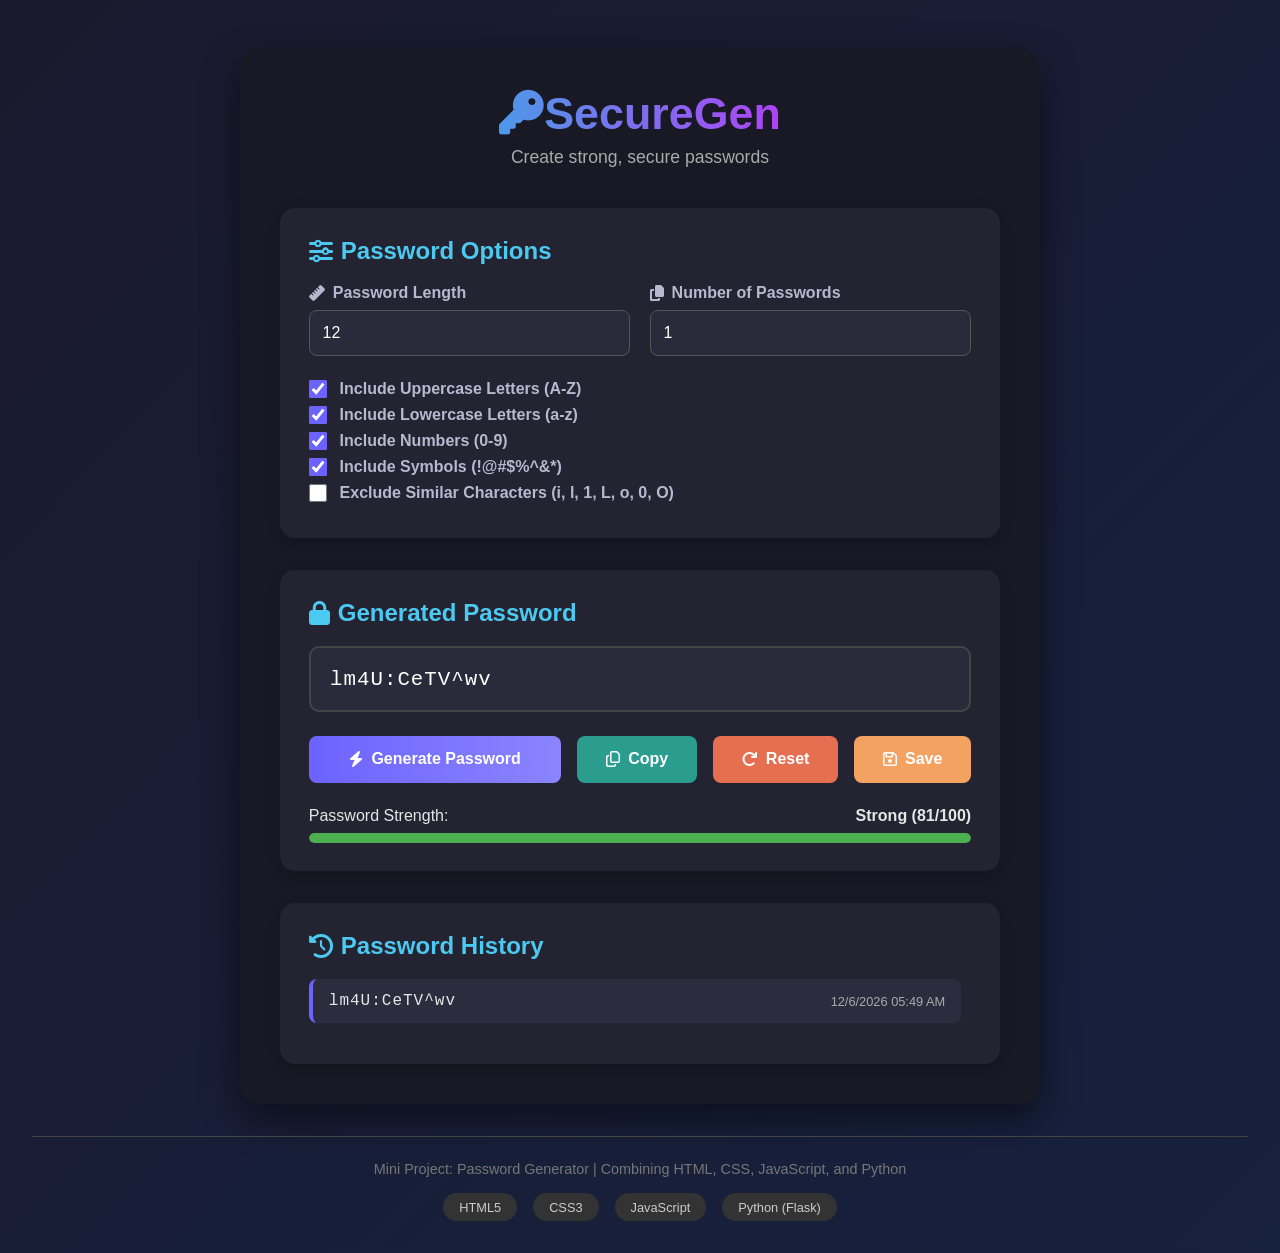
==== Index.html @ 423feda9 "Add files via upload" ====
<!DOCTYPE html>
<html lang="en">
<head>
    <meta charset="UTF-8">
    <meta name="viewport" content="width=device-width, initial-scale=1.0">
    <title>Secure Password Generator</title>
    <link rel="stylesheet" href="https://cdnjs.cloudflare.com/ajax/libs/font-awesome/6.4.0/css/all.min.css">
    <link rel="stylesheet" href="styles.css">
</head>
<body>
    <div class="container">
        <header>
            <h1><i class="fas fa-key"></i>SecureGen</h1>
            <p class="subtitle">Create strong, secure passwords</p>
        </header>

        <div class="main-content">
            <section class="generator-section">
                <h2><i class="fas fa-sliders-h"></i> Password Options</h2>
                <div class="options">
                    <div class="option-group">
                        <label for="length"><i class="fas fa-ruler"></i> Password Length</label>
                        <input type="number" id="length" min="6" max="50" value="12">
                    </div>
                    <div class="option-group">
                        <label for="quantity"><i class="fas fa-copy"></i> Number of Passwords</label>
                        <input type="number" id="quantity" min="1" max="10" value="1">
                    </div>
                </div>
                
                <div class="checkbox-group">
                    <input type="checkbox" id="uppercase" checked>
                    <label for="uppercase">Include Uppercase Letters (A-Z)</label>
                </div>
                <div class="checkbox-group">
                    <input type="checkbox" id="lowercase" checked>
                    <label for="lowercase">Include Lowercase Letters (a-z)</label>
                </div>
                <div class="checkbox-group">
                    <input type="checkbox" id="numbers" checked>
                    <label for="numbers">Include Numbers (0-9)</label>
                </div>
                <div class="checkbox-group">
                    <input type="checkbox" id="symbols" checked>
                    <label for="symbols">Include Symbols (!@#$%^&*)</label>
                </div>
                <div class="checkbox-group">
                    <input type="checkbox" id="exclude-similar">
                    <label for="exclude-similar">Exclude Similar Characters (i, l, 1, L, o, 0, O)</label>
                </div>
            </section>

            <section class="password-display">
                <h2><i class="fas fa-lock"></i> Generated Password</h2>
                <div class="password-output">
                    <input type="text" id="password" readonly placeholder="Your password will appear here...">
                </div>
                
                <div class="buttons">
                    <button class="generate-btn" id="generate">
                        <i class="fas fa-bolt"></i> Generate Password
                    </button>
                    <button class="copy-btn" id="copy">
                        <i class="far fa-copy"></i> Copy
                    </button>
                    <button class="reset-btn" id="reset">
                        <i class="fas fa-redo"></i> Reset
                    </button>
                    <button class="save-btn" id="save">
                        <i class="far fa-save"></i> Save
                    </button>
                </div>
                
                <div class="strength-meter">
                    <div class="strength-text">
                        <span>Password Strength:</span>
                        <span id="strength-label">None</span>
                    </div>
                    <div class="meter-bar">
                        <div id="strength-bar"></div>
                    </div>
                </div>
            </section>

            <section class="history-section">
                <h2><i class="fas fa-history"></i> Password History</h2>
                <ul class="history-list" id="history-list">
                    <!-- History items will be added here dynamically -->
                </ul>
                <div id="empty-history" class="empty-history">No passwords generated yet. Generate your first password!</div>
            </section>
        </div>
    </div>

    <footer>
        <p>Mini Project: Password Generator | Combining HTML, CSS, JavaScript, and Python</p>
        <div class="tech-badges">
            <span class="badge">HTML5</span>
            <span class="badge">CSS3</span>
            <span class="badge">JavaScript</span>
            <span class="badge">Python (Flask)</span>
        </div>
    </footer>

    <script src="script.js"></script>
</body>
</html>
---- styles.css ----
* {
    margin: 0;
    padding: 0;
    box-sizing: border-box;
    font-family: 'Segoe UI', Tahoma, Geneva, Verdana, sans-serif;
}

body {
    background: linear-gradient(135deg, #1a1a2e 0%, #16213e 100%);
    color: #e6e6e6;
    min-height: 100vh;
    display: flex;
    flex-direction: column;
    align-items: center;
    padding: 2rem;
}

.container {
    max-width: 800px;
    width: 100%;
    background-color: rgba(25, 25, 35, 0.9);
    border-radius: 20px;
    box-shadow: 0 15px 35px rgba(0, 0, 0, 0.5);
    padding: 2.5rem;
    margin-top: 1rem;
}

header {
    text-align: center;
    margin-bottom: 2.5rem;
}

h1 {
    font-size: 2.8rem;
    background: linear-gradient(90deg, #00dbde, #fc00ff);
    -webkit-background-clip: text;
    background-clip: text;
    color: transparent;
    margin-bottom: 0.5rem;
}

.subtitle {
    font-size: 1.1rem;
    color: #aaa;
    margin-bottom: 1.5rem;
}

.main-content {
    display: flex;
    flex-direction: column;
    gap: 2rem;
}

.generator-section, .password-display, .history-section {
    background-color: rgba(40, 40, 55, 0.7);
    border-radius: 15px;
    padding: 1.8rem;
    box-shadow: 0 5px 15px rgba(0, 0, 0, 0.2);
}

h2 {
    font-size: 1.5rem;
    margin-bottom: 1.2rem;
    color: #4cc9f0;
    display: flex;
    align-items: center;
    gap: 0.5rem;
}

.options {
    display: grid;
    grid-template-columns: repeat(auto-fit, minmax(200px, 1fr));
    gap: 1.2rem;
    margin-bottom: 1.5rem;
}

.option-group {
    display: flex;
    flex-direction: column;
    gap: 0.5rem;
}

label {
    font-weight: 600;
    color: #b8b8d1;
    display: flex;
    align-items: center;
    gap: 0.5rem;
}

input[type="number"] {
    padding: 0.8rem;
    border-radius: 8px;
    border: 1px solid #555;
    background-color: #2a2a3a;
    color: #fff;
    font-size: 1rem;
}

.checkbox-group {
    display: flex;
    align-items: center;
    gap: 0.8rem;
    margin-bottom: 0.5rem;
}

input[type="checkbox"] {
    width: 18px;
    height: 18px;
    accent-color: #6c63ff;
}

.password-output {
    display: flex;
    gap: 1rem;
    margin-bottom: 1.5rem;
}

#password {
    flex: 1;
    padding: 1.2rem;
    background-color: #2a2a3a;
    border: 2px solid #444;
    border-radius: 10px;
    font-size: 1.3rem;
    font-family: 'Courier New', monospace;
    color: #fff;
    letter-spacing: 1px;
    word-break: break-all;
}

.buttons {
    display: flex;
    flex-wrap: wrap;
    gap: 1rem;
    margin-bottom: 1.5rem;
}

button {
    padding: 0.9rem 1.8rem;
    border: none;
    border-radius: 8px;
    font-weight: 600;
    font-size: 1rem;
    cursor: pointer;
    display: flex;
    align-items: center;
    justify-content: center;
    gap: 0.5rem;
    transition: all 0.3s ease;
}

.generate-btn {
    background: linear-gradient(90deg, #6c63ff, #8a84ff);
    color: white;
    flex: 1;
}

.copy-btn {
    background-color: #2a9d8f;
    color: white;
}

.reset-btn {
    background-color: #e76f51;
    color: white;
}

.save-btn {
    background-color: #f4a261;
    color: white;
}

button:hover {
    transform: translateY(-3px);
    box-shadow: 0 7px 14px rgba(0, 0, 0, 0.3);
}

.strength-meter {
    margin-top: 1.5rem;
}

.strength-text {
    display: flex;
    justify-content: space-between;
    margin-bottom: 0.5rem;
}

#strength-label {
    font-weight: bold;
}

.meter-bar {
    height: 10px;
    background-color: #333;
    border-radius: 5px;
    overflow: hidden;
}

#strength-bar {
    height: 100%;
    width: 0%;
    background-color: #e63946;
    border-radius: 5px;
    transition: width 0.5s ease, background-color 0.5s ease;
}

.history-list {
    list-style-type: none;
    max-height: 200px;
    overflow-y: auto;
    padding-right: 10px;
}

.history-list li {
    background-color: rgba(50, 50, 70, 0.6);
    padding: 0.8rem 1rem;
    margin-bottom: 0.8rem;
    border-radius: 8px;
    display: flex;
    justify-content: space-between;
    align-items: center;
    border-left: 4px solid #6c63ff;
}

.history-list li:hover {
    background-color: rgba(60, 60, 80, 0.8);
}

.history-password {
    font-family: 'Courier New', monospace;
    letter-spacing: 1px;
}

.history-time {
    font-size: 0.8rem;
    color: #aaa;
}

.empty-history {
    text-align: center;
    color: #888;
    font-style: italic;
    padding: 1.5rem;
}

footer {
    margin-top: 2rem;
    text-align: center;
    color: #777;
    font-size: 0.9rem;
    padding-top: 1.5rem;
    border-top: 1px solid #444;
    width: 100%;
}

.tech-badges {
    display: flex;
    justify-content: center;
    gap: 1rem;
    margin-top: 1rem;
    flex-wrap: wrap;
}

.badge {
    background-color: #333;
    padding: 0.4rem 1rem;
    border-radius: 20px;
    font-size: 0.8rem;
    color: #ccc;
}

@media (max-width: 768px) {
    .container {
        padding: 1.5rem;
    }
    
    h1 {
        font-size: 2.2rem;
    }
    
    .password-output {
        flex-direction: column;
    }
    
    .options {
        grid-template-columns: 1fr;
    }
}

/* Password strength colors */
.strength-weak {
    background-color: #e63946 !important;
    width: 25% !important;
}

.strength-fair {
    background-color: #f4a261 !important;
    width: 50% !important;
}

.strength-good {
    background-color: #2a9d8f !important;
    width: 75% !important;
}

.strength-strong {
    background-color: #4caf50 !important;
    width: 100% !important;
}
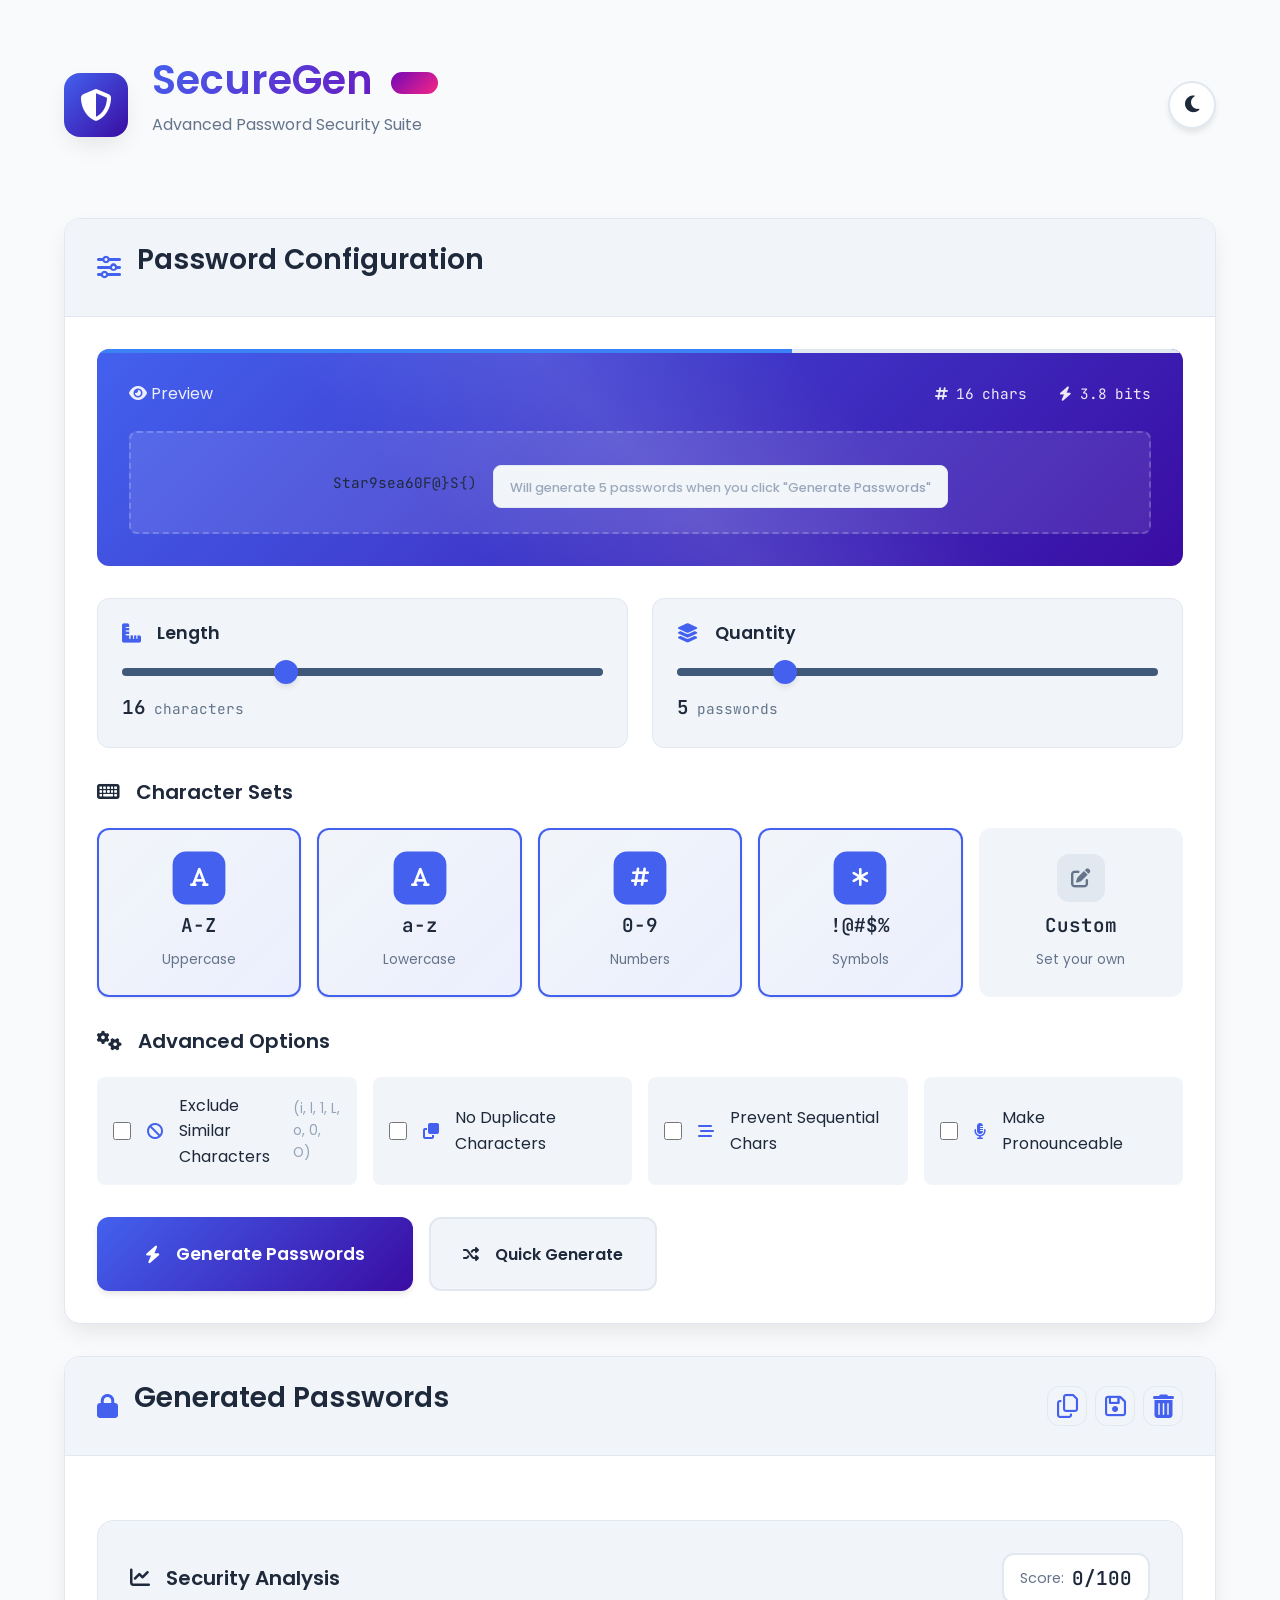
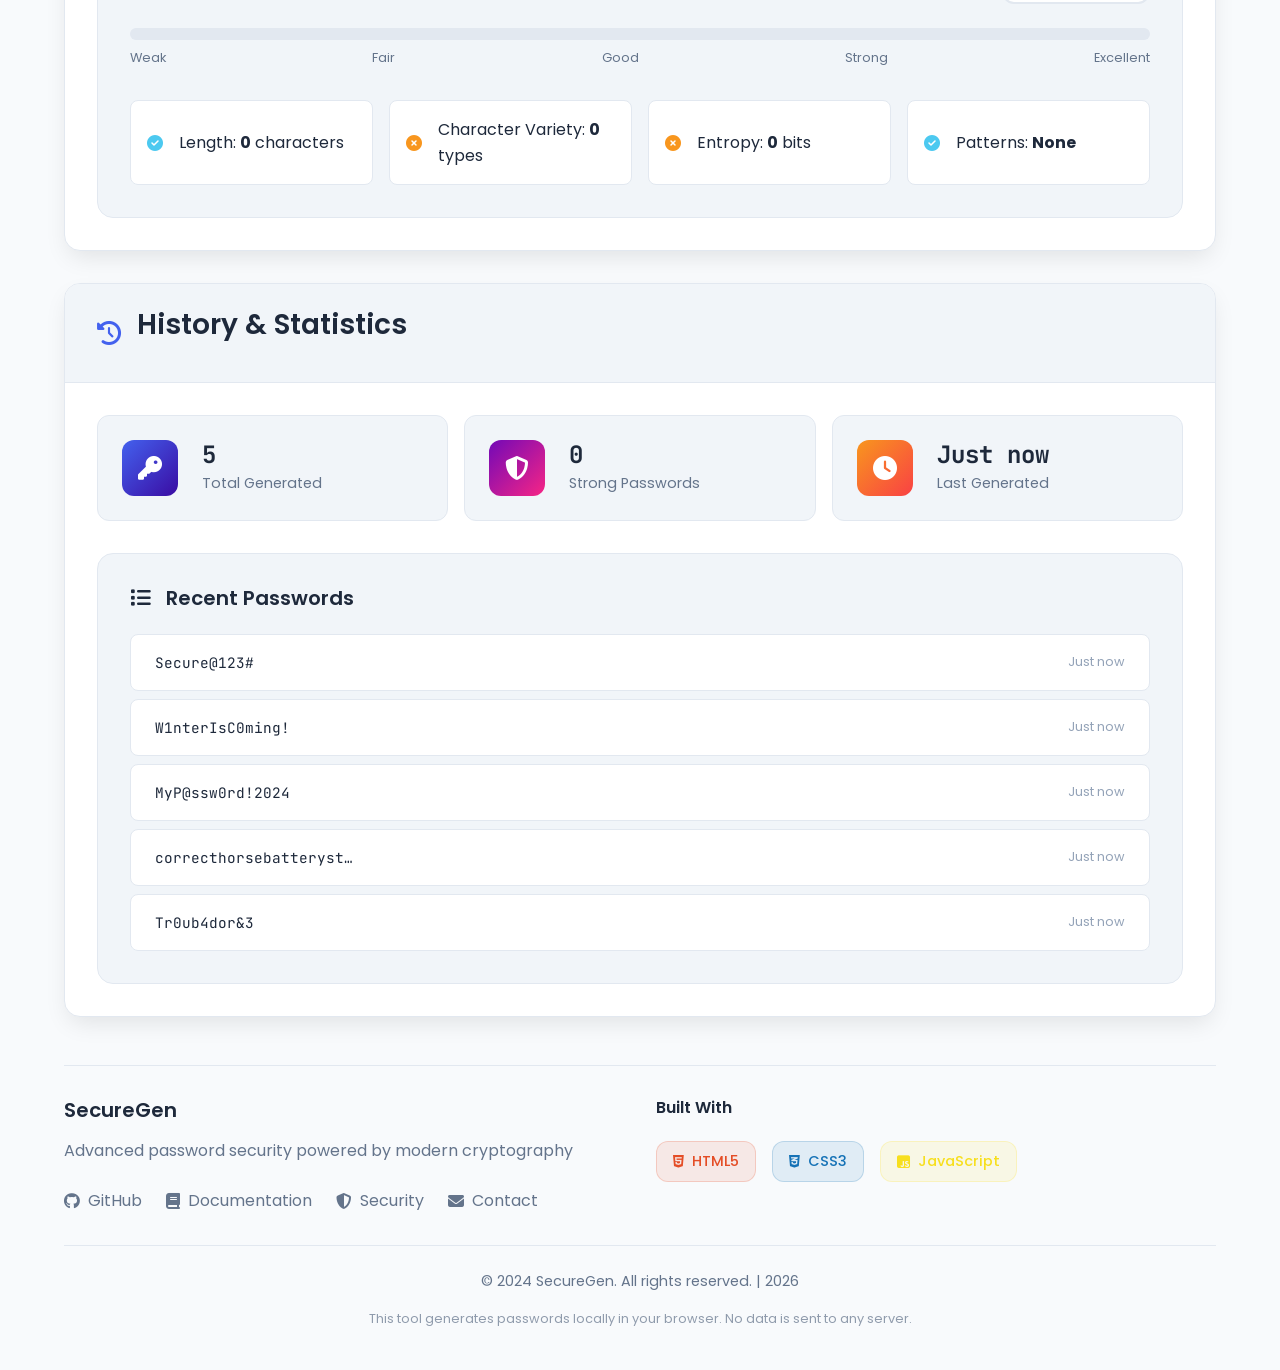
==== commit 4dea8bb0: "Add files via upload" ====
--- a/Index.html
+++ b/Index.html
@@ -3,104 +3,349 @@
 <head>
     <meta charset="UTF-8">
     <meta name="viewport" content="width=device-width, initial-scale=1.0">
-    <title>Secure Password Generator</title>
+    <title>SecureGen Pro | Advanced Password Generator</title>
     <link rel="stylesheet" href="https://cdnjs.cloudflare.com/ajax/libs/font-awesome/6.4.0/css/all.min.css">
-    <link rel="stylesheet" href="styles.css">
+    <link rel="stylesheet" href="style.css">
+    <link href="https://fonts.googleapis.com/css2?family=Poppins:wght@300;400;500;600;700&family=JetBrains+Mono:wght@400;500&display=swap" rel="stylesheet">
+    <link rel="icon" type="image/x-icon" href="data:image/svg+xml,<svg xmlns=%22http://www.w3.org/2000/svg%22 viewBox=%220 0 100 100%22><text y=%22.9em%22 font-size=%2290%22>🔐</text></svg>">
 </head>
 <body>
     <div class="container">
-        <header>
-            <h1><i class="fas fa-key"></i>SecureGen</h1>
-            <p class="subtitle">Create strong, secure passwords</p>
+        <header class="header">
+            <div class="logo-container">
+                <div class="logo-icon">
+                    <i class="fas fa-shield-alt"></i>
+                </div>
+                <div class="logo-text">
+                    <h1>SecureGen <span class="pro-badge">PRO</span></h1>
+                    <p class="tagline">Advanced Password Security Suite</p>
+                </div>
+            </div>
+            <div class="theme-toggle">
+                <button id="theme-toggle" class="theme-btn">
+                    <i class="fas fa-moon"></i>
+                </button>
+            </div>
         </header>
 
-        <div class="main-content">
-            <section class="generator-section">
-                <h2><i class="fas fa-sliders-h"></i> Password Options</h2>
-                <div class="options">
-                    <div class="option-group">
-                        <label for="length"><i class="fas fa-ruler"></i> Password Length</label>
-                        <input type="number" id="length" min="6" max="50" value="12">
-                    </div>
-                    <div class="option-group">
-                        <label for="quantity"><i class="fas fa-copy"></i> Number of Passwords</label>
-                        <input type="number" id="quantity" min="1" max="10" value="1">
-                    </div>
+        <main class="main-content">
+            <!-- Generator Section -->
+            <section class="card generator-section">
+                <div class="card-header">
+                    <i class="fas fa-sliders-h"></i>
+                    <h2>Password Configuration</h2>
                 </div>
                 
-                <div class="checkbox-group">
-                    <input type="checkbox" id="uppercase" checked>
-                    <label for="uppercase">Include Uppercase Letters (A-Z)</label>
-                </div>
-                <div class="checkbox-group">
-                    <input type="checkbox" id="lowercase" checked>
-                    <label for="lowercase">Include Lowercase Letters (a-z)</label>
-                </div>
-                <div class="checkbox-group">
-                    <input type="checkbox" id="numbers" checked>
-                    <label for="numbers">Include Numbers (0-9)</label>
-                </div>
-                <div class="checkbox-group">
-                    <input type="checkbox" id="symbols" checked>
-                    <label for="symbols">Include Symbols (!@#$%^&*)</label>
-                </div>
-                <div class="checkbox-group">
-                    <input type="checkbox" id="exclude-similar">
-                    <label for="exclude-similar">Exclude Similar Characters (i, l, 1, L, o, 0, O)</label>
+                <div class="card-body">
+                    <!-- Password Preview -->
+                    <div class="password-preview">
+                        <div class="preview-header">
+                            <span><i class="fas fa-eye"></i> Preview</span>
+                            <div class="preview-stats">
+                                <span class="stat"><i class="fas fa-hashtag"></i> <span id="char-count">0</span> chars</span>
+                                <span class="stat"><i class="fas fa-bolt"></i> <span id="entropy-score">0</span> bits</span>
+                            </div>
+                        </div>
+                        <div class="preview-display" id="password-preview">
+                            <div class="password-placeholder">
+                                <i class="fas fa-lock"></i>
+                                <span>Your secure password will appear here</span>
+                            </div>
+                        </div>
+                    </div>
+
+                    <!-- Options Grid -->
+                    <div class="options-grid">
+                        <!-- Length Control -->
+                        <div class="option-card">
+                            <div class="option-header">
+                                <i class="fas fa-ruler-combined"></i>
+                                <h3>Length</h3>
+                            </div>
+                            <div class="option-control">
+                                <input type="range" id="length-slider" min="8" max="32" value="16">
+                                <div class="slider-value">
+                                    <span id="length-value">16</span>
+                                    <span class="unit">characters</span>
+                                </div>
+                            </div>
+                        </div>
+
+                        <!-- Quantity Control -->
+                        <div class="option-card">
+                            <div class="option-header">
+                                <i class="fas fa-layer-group"></i>
+                                <h3>Quantity</h3>
+                            </div>
+                            <div class="option-control">
+                                <input type="range" id="quantity-slider" min="1" max="20" value="5">
+                                <div class="slider-value">
+                                    <span id="quantity-value">5</span>
+                                    <span class="unit">passwords</span>
+                                </div>
+                            </div>
+                        </div>
+                    </div>
+
+                    <!-- Character Sets -->
+                    <div class="character-sets">
+                        <h3><i class="fas fa-keyboard"></i> Character Sets</h3>
+                        <div class="sets-grid">
+                            <label class="set-option active" data-type="uppercase">
+                                <input type="checkbox" checked>
+                                <div class="set-icon">
+                                    <i class="fas fa-font"></i>
+                                </div>
+                                <span class="set-label">A-Z</span>
+                                <span class="set-desc">Uppercase</span>
+                            </label>
+                            
+                            <label class="set-option active" data-type="lowercase">
+                                <input type="checkbox" checked>
+                                <div class="set-icon">
+                                    <i class="fas fa-font"></i>
+                                </div>
+                                <span class="set-label">a-z</span>
+                                <span class="set-desc">Lowercase</span>
+                            </label>
+                            
+                            <label class="set-option active" data-type="numbers">
+                                <input type="checkbox" checked>
+                                <div class="set-icon">
+                                    <i class="fas fa-hashtag"></i>
+                                </div>
+                                <span class="set-label">0-9</span>
+                                <span class="set-desc">Numbers</span>
+                            </label>
+                            
+                            <label class="set-option active" data-type="symbols">
+                                <input type="checkbox" checked>
+                                <div class="set-icon">
+                                    <i class="fas fa-asterisk"></i>
+                                </div>
+                                <span class="set-label">!@#$%</span>
+                                <span class="set-desc">Symbols</span>
+                            </label>
+                            
+                            <label class="set-option" data-type="custom">
+                                <input type="checkbox">
+                                <div class="set-icon">
+                                    <i class="fas fa-edit"></i>
+                                </div>
+                                <span class="set-label">Custom</span>
+                                <span class="set-desc">Set your own</span>
+                            </label>
+                        </div>
+                        
+                        <!-- Custom Characters Input -->
+                        <div class="custom-input-container" id="custom-input-container" style="display: none;">
+                            <input type="text" id="custom-characters" placeholder="Enter custom characters (e.g., @#$%)" maxlength="50">
+                        </div>
+                    </div>
+
+                    <!-- Advanced Options -->
+                    <div class="advanced-options">
+                        <h3><i class="fas fa-cogs"></i> Advanced Options</h3>
+                        <div class="advanced-grid">
+                            <div class="advanced-option">
+                                <input type="checkbox" id="exclude-similar" class="styled-checkbox">
+                                <label for="exclude-similar">
+                                    <i class="fas fa-ban"></i>
+                                    Exclude Similar Characters
+                                    <span class="option-desc">(i, l, 1, L, o, 0, O)</span>
+                                </label>
+                            </div>
+                            <div class="advanced-option">
+                                <input type="checkbox" id="no-duplicates" class="styled-checkbox">
+                                <label for="no-duplicates">
+                                    <i class="fas fa-clone"></i>
+                                    No Duplicate Characters
+                                </label>
+                            </div>
+                            <div class="advanced-option">
+                                <input type="checkbox" id="sequential-check" class="styled-checkbox">
+                                <label for="sequential-check">
+                                    <i class="fas fa-stream"></i>
+                                    Prevent Sequential Chars
+                                </label>
+                            </div>
+                            <div class="advanced-option">
+                                <input type="checkbox" id="pronounceable" class="styled-checkbox">
+                                <label for="pronounceable">
+                                    <i class="fas fa-microphone-alt"></i>
+                                    Make Pronounceable
+                                </label>
+                            </div>
+                        </div>
+                    </div>
+
+                    <!-- Action Buttons -->
+                    <div class="action-buttons">
+                        <button class="btn btn-primary btn-lg" id="generate-btn">
+                            <i class="fas fa-bolt"></i>
+                            Generate Passwords
+                        </button>
+                        <button class="btn btn-secondary" id="quick-generate">
+                            <i class="fas fa-random"></i>
+                            Quick Generate
+                        </button>
+                    </div>
                 </div>
             </section>
 
-            <section class="password-display">
-                <h2><i class="fas fa-lock"></i> Generated Password</h2>
-                <div class="password-output">
-                    <input type="text" id="password" readonly placeholder="Your password will appear here...">
+            <!-- Results Section -->
+            <section class="card results-section">
+                <div class="card-header">
+                    <i class="fas fa-lock"></i>
+                    <h2>Generated Passwords</h2>
+                    <div class="card-actions">
+                        <button class="btn-icon" id="copy-all" title="Copy All">
+                            <i class="far fa-copy"></i>
+                        </button>
+                        <button class="btn-icon" id="save-all" title="Save All">
+                            <i class="far fa-save"></i>
+                        </button>
+                        <button class="btn-icon" id="clear-results" title="Clear All">
+                            <i class="fas fa-trash-alt"></i>
+                        </button>
+                    </div>
                 </div>
                 
-                <div class="buttons">
-                    <button class="generate-btn" id="generate">
-                        <i class="fas fa-bolt"></i> Generate Password
-                    </button>
-                    <button class="copy-btn" id="copy">
-                        <i class="far fa-copy"></i> Copy
-                    </button>
-                    <button class="reset-btn" id="reset">
-                        <i class="fas fa-redo"></i> Reset
-                    </button>
-                    <button class="save-btn" id="save">
-                        <i class="far fa-save"></i> Save
-                    </button>
+                <div class="card-body">
+                    <div class="results-container" id="results-container">
+                        <!-- Passwords will be generated here -->
+                    </div>
+                    
+                    <!-- Strength Analysis -->
+                    <div class="strength-analysis">
+                        <div class="strength-header">
+                            <h3><i class="fas fa-chart-line"></i> Security Analysis</h3>
+                            <div class="strength-score" id="strength-score">
+                                <span class="score-label">Score:</span>
+                                <span class="score-value">0/100</span>
+                            </div>
+                        </div>
+                        
+                        <div class="strength-meter">
+                            <div class="meter-bar">
+                                <div class="meter-fill" id="strength-fill"></div>
+                            </div>
+                            <div class="meter-labels">
+                                <span>Weak</span>
+                                <span>Fair</span>
+                                <span>Good</span>
+                                <span>Strong</span>
+                                <span>Excellent</span>
+                            </div>
+                        </div>
+                        
+                        <div class="strength-details">
+                            <div class="detail-item">
+                                <i class="fas fa-check-circle success"></i>
+                                <span>Length: <strong id="detail-length">0</strong> characters</span>
+                            </div>
+                            <div class="detail-item">
+                                <i class="fas fa-times-circle warning"></i>
+                                <span>Character Variety: <strong id="detail-variety">0</strong> types</span>
+                            </div>
+                            <div class="detail-item">
+                                <i class="fas fa-times-circle warning"></i>
+                                <span>Entropy: <strong id="detail-entropy">0</strong> bits</span>
+                            </div>
+                            <div class="detail-item">
+                                <i class="fas fa-check-circle success"></i>
+                                <span>Patterns: <strong id="detail-patterns">None</strong></span>
+                            </div>
+                        </div>
+                    </div>
+                </div>
+            </section>
+
+            <!-- History & Stats Section -->
+            <section class="card history-section">
+                <div class="card-header">
+                    <i class="fas fa-history"></i>
+                    <h2>History & Statistics</h2>
                 </div>
                 
-                <div class="strength-meter">
-                    <div class="strength-text">
-                        <span>Password Strength:</span>
-                        <span id="strength-label">None</span>
-                    </div>
-                    <div class="meter-bar">
-                        <div id="strength-bar"></div>
+                <div class="card-body">
+                    <div class="history-stats">
+                        <div class="stat-card">
+                            <div class="stat-icon primary">
+                                <i class="fas fa-key"></i>
+                            </div>
+                            <div class="stat-content">
+                                <span class="stat-value" id="total-generated">0</span>
+                                <span class="stat-label">Total Generated</span>
+                            </div>
+                        </div>
+                        <div class="stat-card">
+                            <div class="stat-icon success">
+                                <i class="fas fa-shield-alt"></i>
+                            </div>
+                            <div class="stat-content">
+                                <span class="stat-value" id="strong-passwords">0</span>
+                                <span class="stat-label">Strong Passwords</span>
+                            </div>
+                        </div>
+                        <div class="stat-card">
+                            <div class="stat-icon warning">
+                                <i class="fas fa-clock"></i>
+                            </div>
+                            <div class="stat-content">
+                                <span class="stat-value" id="last-generated">--:--</span>
+                                <span class="stat-label">Last Generated</span>
+                            </div>
+                        </div>
+                    </div>
+                    
+                    <div class="history-container">
+                        <h3><i class="fas fa-list"></i> Recent Passwords</h3>
+                        <div class="history-list" id="history-list">
+                            <!-- History items will be added here -->
+                        </div>
+                        <div class="empty-history" id="empty-history">
+                            <i class="fas fa-key"></i>
+                            <p>No passwords generated yet</p>
+                            <p class="empty-desc">Generate your first password to see it here</p>
+                        </div>
                     </div>
                 </div>
             </section>
-
-            <section class="history-section">
-                <h2><i class="fas fa-history"></i> Password History</h2>
-                <ul class="history-list" id="history-list">
-                    <!-- History items will be added here dynamically -->
-                </ul>
-                <div id="empty-history" class="empty-history">No passwords generated yet. Generate your first password!</div>
-            </section>
-        </div>
+        </main>
+
+        <!-- Toast Notifications -->
+        <div id="toast-container" class="toast-container"></div>
+
+        <footer class="footer">
+            <div class="footer-content">
+                <div class="footer-info">
+                    <h3>SecureGen</h3>
+                    <p>Advanced password security powered by modern cryptography</p>
+                    <div class="footer-links">
+                        <a href="#"><i class="fab fa-github"></i> GitHub</a>
+                        <a href="#"><i class="fas fa-book"></i> Documentation</a>
+                        <a href="#"><i class="fas fa-shield-alt"></i> Security</a>
+                        <a href="#"><i class="fas fa-envelope"></i> Contact</a>
+                    </div>
+                </div>
+                
+                <div class="tech-stack">
+                    <h4>Built With</h4>
+                    <div class="tech-badges">
+                        <span class="tech-badge html"><i class="fab fa-html5"></i> HTML5</span>
+                        <span class="tech-badge css"><i class="fab fa-css3-alt"></i> CSS3</span>
+                        <span class="tech-badge js"><i class="fab fa-js-square"></i> JavaScript</span>
+                    </div>
+                </div>
+            </div>
+            
+            <div class="footer-bottom">
+                <p>&copy; 2024 SecureGen. All rights reserved. | <span id="current-year">2024</span></p>
+                <p class="disclaimer">This tool generates passwords locally in your browser. No data is sent to any server.</p>
+            </div>
+        </footer>
     </div>
-
-    <footer>
-        <p>Mini Project: Password Generator | Combining HTML, CSS, JavaScript, and Python</p>
-        <div class="tech-badges">
-            <span class="badge">HTML5</span>
-            <span class="badge">CSS3</span>
-            <span class="badge">JavaScript</span>
-            <span class="badge">Python (Flask)</span>
-        </div>
-    </footer>
 
     <script src="script.js"></script>
 </body>
--- a/style.css
+++ b/style.css
@@ -0,0 +1,1259 @@
+/* ===== VARIABLES ===== */
+:root {
+    /* Light Theme */
+    --primary: #4361ee;
+    --primary-dark: #3a56d4;
+    --secondary: #7209b7;
+    --accent: #f72585;
+    --success: #4cc9f0;
+    --warning: #f8961e;
+    --danger: #f94144;
+    
+    /* Backgrounds */
+    --bg-primary: #f8fafc;
+    --bg-secondary: #ffffff;
+    --bg-tertiary: #f1f5f9;
+    
+    /* Text */
+    --text-primary: #1e293b;
+    --text-secondary: #64748b;
+    --text-muted: #94a3b8;
+    
+    /* Borders */
+    --border-light: #e2e8f0;
+    --border-medium: #cbd5e1;
+    
+    /* Shadows */
+    --shadow-sm: 0 1px 3px rgba(0, 0, 0, 0.1);
+    --shadow-md: 0 4px 6px -1px rgba(0, 0, 0, 0.1);
+    --shadow-lg: 0 10px 25px -5px rgba(0, 0, 0, 0.1);
+    --shadow-xl: 0 20px 40px -10px rgba(0, 0, 0, 0.15);
+    
+    /* Gradients */
+    --gradient-primary: linear-gradient(135deg, #4361ee, #3a0ca3);
+    --gradient-secondary: linear-gradient(135deg, #7209b7, #f72585);
+    
+    /* Radius */
+    --radius-sm: 8px;
+    --radius-md: 12px;
+    --radius-lg: 16px;
+    --radius-xl: 20px;
+    
+    /* Spacing */
+    --space-xs: 0.5rem;
+    --space-sm: 1rem;
+    --space-md: 1.5rem;
+    --space-lg: 2rem;
+    --space-xl: 3rem;
+    
+    /* Fonts */
+    --font-heading: 'Poppins', sans-serif;
+    --font-body: 'Poppins', sans-serif;
+    --font-mono: 'JetBrains Mono', monospace;
+}
+
+/* Dark Theme */
+[data-theme="dark"] {
+    --primary: #5a7cff;
+    --primary-dark: #4a6cef;
+    --secondary: #9d4edd;
+    --accent: #ff6b9d;
+    --success: #5de2ff;
+    --warning: #ffb347;
+    --danger: #ff6b6b;
+    
+    --bg-primary: #0f172a;
+    --bg-secondary: #1e293b;
+    --bg-tertiary: #334155;
+    
+    --text-primary: #f1f5f9;
+    --text-secondary: #cbd5e1;
+    --text-muted: #94a3b8;
+    
+    --border-light: #334155;
+    --border-medium: #475569;
+    
+    --shadow-sm: 0 1px 3px rgba(0, 0, 0, 0.3);
+    --shadow-md: 0 4px 6px -1px rgba(0, 0, 0, 0.3);
+    --shadow-lg: 0 10px 25px -5px rgba(0, 0, 0, 0.4);
+    --shadow-xl: 0 20px 40px -10px rgba(0, 0, 0, 0.5);
+}
+
+/* ===== BASE STYLES ===== */
+* {
+    margin: 0;
+    padding: 0;
+    box-sizing: border-box;
+}
+
+html {
+    scroll-behavior: smooth;
+}
+
+body {
+    font-family: var(--font-body);
+    background: var(--bg-primary);
+    color: var(--text-primary);
+    line-height: 1.6;
+    transition: background-color 0.3s ease, color 0.3s ease;
+    min-height: 100vh;
+}
+
+.container {
+    max-width: 1200px;
+    margin: 0 auto;
+    padding: var(--space-md);
+}
+
+/* ===== TYPOGRAPHY ===== */
+h1, h2, h3, h4 {
+    font-family: var(--font-heading);
+    font-weight: 600;
+    line-height: 1.2;
+}
+
+h1 {
+    font-size: 2.5rem;
+    margin-bottom: var(--space-xs);
+}
+
+h2 {
+    font-size: 1.75rem;
+    margin-bottom: var(--space-sm);
+}
+
+h3 {
+    font-size: 1.25rem;
+    margin-bottom: var(--space-xs);
+}
+
+p {
+    color: var(--text-secondary);
+    margin-bottom: var(--space-sm);
+}
+
+/* ===== HEADER ===== */
+.header {
+    display: flex;
+    justify-content: space-between;
+    align-items: center;
+    padding: var(--space-lg) 0;
+    margin-bottom: var(--space-lg);
+}
+
+.logo-container {
+    display: flex;
+    align-items: center;
+    gap: var(--space-md);
+}
+
+.logo-icon {
+    width: 64px;
+    height: 64px;
+    background: var(--gradient-primary);
+    border-radius: var(--radius-lg);
+    display: flex;
+    align-items: center;
+    justify-content: center;
+    color: white;
+    font-size: 2rem;
+    box-shadow: var(--shadow-lg);
+}
+
+.logo-text h1 {
+    font-size: 2.5rem;
+    background: linear-gradient(135deg, var(--primary), var(--secondary));
+    -webkit-background-clip: text;
+    -webkit-text-fill-color: transparent;
+    background-clip: text;
+}
+
+.pro-badge {
+    display: inline-block;
+    background: var(--gradient-secondary);
+    color: white;
+    font-size: 0.8rem;
+    padding: 0.2rem 0.6rem;
+    border-radius: 20px;
+    margin-left: var(--space-xs);
+    vertical-align: middle;
+}
+
+.tagline {
+    color: var(--text-secondary);
+    font-size: 1rem;
+}
+
+.theme-toggle .theme-btn {
+    background: var(--bg-secondary);
+    border: 2px solid var(--border-light);
+    color: var(--text-primary);
+    width: 48px;
+    height: 48px;
+    border-radius: 50%;
+    display: flex;
+    align-items: center;
+    justify-content: center;
+    cursor: pointer;
+    font-size: 1.2rem;
+    transition: all 0.3s ease;
+    box-shadow: var(--shadow-md);
+}
+
+.theme-btn:hover {
+    transform: rotate(15deg);
+    box-shadow: var(--shadow-lg);
+}
+
+/* ===== CARD COMPONENTS ===== */
+.card {
+    background: var(--bg-secondary);
+    border-radius: var(--radius-lg);
+    box-shadow: var(--shadow-lg);
+    margin-bottom: var(--space-lg);
+    overflow: hidden;
+    border: 1px solid var(--border-light);
+    transition: transform 0.3s ease, box-shadow 0.3s ease;
+}
+
+.card:hover {
+    transform: translateY(-4px);
+    box-shadow: var(--shadow-xl);
+}
+
+.card-header {
+    padding: var(--space-md) var(--space-lg);
+    background: var(--bg-tertiary);
+    border-bottom: 1px solid var(--border-light);
+    display: flex;
+    align-items: center;
+    gap: var(--space-sm);
+}
+
+.card-header i {
+    color: var(--primary);
+    font-size: 1.5rem;
+}
+
+.card-body {
+    padding: var(--space-lg);
+}
+
+/* ===== GENERATOR SECTION ===== */
+.password-preview {
+    background: var(--gradient-primary);
+    border-radius: var(--radius-md);
+    padding: var(--space-lg);
+    margin-bottom: var(--space-lg);
+    color: white;
+    position: relative;
+    overflow: hidden;
+}
+
+.password-preview::before {
+    content: '';
+    position: absolute;
+    top: 0;
+    left: 0;
+    right: 0;
+    bottom: 0;
+    background: linear-gradient(45deg, transparent 30%, rgba(255,255,255,0.1) 50%, transparent 70%);
+    animation: shimmer 3s infinite;
+}
+
+@keyframes shimmer {
+    0% { transform: translateX(-100%); }
+    100% { transform: translateX(100%); }
+}
+
+.preview-header {
+    display: flex;
+    justify-content: space-between;
+    align-items: center;
+    margin-bottom: var(--space-md);
+    opacity: 0.9;
+}
+
+.preview-stats {
+    display: flex;
+    gap: var(--space-lg);
+}
+
+.preview-stats .stat {
+    display: flex;
+    align-items: center;
+    gap: var(--space-xs);
+    font-family: var(--font-mono);
+    font-size: 0.9rem;
+}
+
+.preview-display {
+    background: rgba(255, 255, 255, 0.1);
+    border-radius: var(--radius-sm);
+    padding: var(--space-md);
+    min-height: 80px;
+    display: flex;
+    align-items: center;
+    justify-content: center;
+    border: 2px dashed rgba(255, 255, 255, 0.2);
+    transition: all 0.3s ease;
+}
+
+.preview-display:hover {
+    background: rgba(255, 255, 255, 0.15);
+    border-color: rgba(255, 255, 255, 0.3);
+}
+
+.password-placeholder {
+    display: flex;
+    flex-direction: column;
+    align-items: center;
+    gap: var(--space-xs);
+    color: rgba(255, 255, 255, 0.8);
+    font-size: 0.9rem;
+}
+
+.password-placeholder i {
+    font-size: 1.5rem;
+    margin-bottom: var(--space-xs);
+}
+
+/* ===== OPTIONS GRID ===== */
+.options-grid {
+    display: grid;
+    grid-template-columns: repeat(auto-fit, minmax(250px, 1fr));
+    gap: var(--space-md);
+    margin-bottom: var(--space-lg);
+}
+
+.option-card {
+    background: var(--bg-tertiary);
+    border-radius: var(--radius-md);
+    padding: var(--space-md);
+    border: 1px solid var(--border-light);
+    transition: all 0.3s ease;
+}
+
+.option-card:hover {
+    border-color: var(--primary);
+    transform: translateY(-2px);
+    box-shadow: var(--shadow-md);
+}
+
+.option-header {
+    display: flex;
+    align-items: center;
+    gap: var(--space-sm);
+    margin-bottom: var(--space-md);
+}
+
+.option-header i {
+    color: var(--primary);
+    font-size: 1.2rem;
+}
+
+.option-header h3 {
+    margin-bottom: 0;
+    font-size: 1.1rem;
+}
+
+.option-control {
+    display: flex;
+    flex-direction: column;
+    gap: var(--space-sm);
+}
+
+input[type="range"] {
+    width: 100%;
+    height: 8px;
+    -webkit-appearance: none;
+    background: #405879;
+    border-radius: 4px;
+    outline: none;
+}
+
+input[type="range"]::-webkit-slider-thumb {
+    -webkit-appearance: none;
+    width: 24px;
+    height: 24px;
+    background: var(--primary);
+    border-radius: 50%;
+    cursor: pointer;
+    box-shadow: var(--shadow-md);
+    transition: all 0.2s ease;
+}
+
+input[type="range"]::-webkit-slider-thumb:hover {
+    transform: scale(1.2);
+    background: var(--primary);
+}
+
+.slider-value {
+    display: flex;
+    align-items: baseline;
+    gap: var(--space-xs);
+    font-family: var(--font-mono);
+    font-size: 1.2rem;
+    font-weight: 600;
+    color: var(--text-primary);
+}
+
+.slider-value .unit {
+    font-size: 0.9rem;
+    color: var(--text-secondary);
+    font-weight: normal;
+}
+
+/* ===== CHARACTER SETS ===== */
+.character-sets {
+    margin-bottom: var(--space-lg);
+}
+
+.character-sets h3 {
+    display: flex;
+    align-items: center;
+    gap: var(--space-sm);
+    margin-bottom: var(--space-md);
+}
+
+.sets-grid {
+    display: grid;
+    grid-template-columns: repeat(auto-fit, minmax(140px, 1fr));
+    gap: var(--space-sm);
+}
+
+.set-option {
+    display: flex;
+    flex-direction: column;
+    align-items: center;
+    gap: var(--space-xs);
+    padding: var(--space-md);
+    background: var(--bg-tertiary);
+    border-radius: var(--radius-md);
+    border: 2px solid transparent;
+    cursor: pointer;
+    transition: all 0.3s ease;
+    position: relative;
+    overflow: hidden;
+}
+
+.set-option input {
+    position: absolute;
+    opacity: 0;
+    cursor: pointer;
+}
+
+.set-option.active {
+    border-color: var(--primary);
+    background: linear-gradient(135deg, var(--bg-tertiary), rgba(67, 97, 238, 0.1));
+    box-shadow: var(--shadow-sm);
+}
+
+.set-option.active .set-icon {
+    background: var(--primary);
+    color: white;
+    transform: scale(1.1);
+}
+
+.set-icon {
+    width: 48px;
+    height: 48px;
+    background: var(--border-light);
+    border-radius: var(--radius-md);
+    display: flex;
+    align-items: center;
+    justify-content: center;
+    font-size: 1.2rem;
+    color: var(--text-secondary);
+    transition: all 0.3s ease;
+}
+
+.set-label {
+    font-family: var(--font-mono);
+    font-weight: 600;
+    font-size: 1.2rem;
+    color: var(--text-primary);
+}
+
+.set-desc {
+    font-size: 0.85rem;
+    color: var(--text-secondary);
+}
+
+/* ===== PREVIEW QUANTITY INFO ===== */
+.preview-quantity-info {
+    margin-top: var(--space-xs);
+    padding: var(--space-xs) var(--space-sm);
+    background: var(--bg-tertiary);
+    border-radius: var(--radius-sm);
+    border: 1px solid var(--border-light);
+    text-align: center;
+}
+
+.preview-quantity-info small {
+    color: var(--text-muted);
+    font-size: 0.8rem;
+    font-weight: 500;
+}
+
+/* ===== CUSTOM CHARACTERS INPUT ===== */
+.custom-input-container {
+    margin-top: var(--space-sm);
+    padding: var(--space-md);
+    background: var(--bg-tertiary);
+    border-radius: var(--radius-md);
+    border: 1px solid var(--border-light);
+    transition: all 0.3s ease;
+}
+
+.custom-input-container input {
+    width: 100%;
+    padding: var(--space-sm) var(--space-md);
+    border: 2px solid var(--border-light);
+    border-radius: var(--radius-sm);
+    background: var(--bg-secondary);
+    color: var(--text-primary);
+    font-family: var(--font-mono);
+    font-size: 0.9rem;
+    transition: all 0.3s ease;
+}
+
+.custom-input-container input:focus {
+    outline: none;
+    border-color: var(--primary);
+    box-shadow: 0 0 0 3px rgba(67, 97, 238, 0.1);
+}
+
+.custom-input-container input::placeholder {
+    color: var(--text-muted);
+}
+
+/* ===== ADVANCED OPTIONS ===== */
+.advanced-options {
+    margin-bottom: var(--space-lg);
+}
+
+.advanced-options h3 {
+    display: flex;
+    align-items: center;
+    gap: var(--space-sm);
+    margin-bottom: var(--space-md);
+}
+
+.advanced-grid {
+    display: grid;
+    grid-template-columns: repeat(auto-fit, minmax(200px, 1fr));
+    gap: var(--space-sm);
+}
+
+.advanced-option {
+    display: flex;
+    align-items: center;
+    gap: var(--space-sm);
+    padding: var(--space-sm);
+    background: var(--bg-tertiary);
+    border-radius: var(--radius-sm);
+    transition: all 0.3s ease;
+}
+
+.advanced-option:hover {
+    background: var(--bg-secondary);
+    border-color: var(--border-light);
+}
+
+.styled-checkbox {
+    width: 18px;
+    height: 18px;
+    accent-color: var(--primary);
+    cursor: pointer;
+}
+
+.advanced-option label {
+    display: flex;
+    align-items: center;
+    gap: var(--space-sm);
+    cursor: pointer;
+    flex: 1;
+}
+
+.advanced-option i {
+    color: var(--primary);
+    font-size: 1rem;
+}
+
+.option-desc {
+    font-size: 0.85rem;
+    color: var(--text-muted);
+    margin-left: auto;
+}
+
+/* ===== ACTION BUTTONS ===== */
+.action-buttons {
+    display: flex;
+    gap: var(--space-sm);
+    flex-wrap: wrap;
+}
+
+.btn {
+    padding: var(--space-sm) var(--space-lg);
+    border: none;
+    border-radius: var(--radius-md);
+    font-family: var(--font-heading);
+    font-weight: 600;
+    font-size: 1rem;
+    cursor: pointer;
+    display: flex;
+    align-items: center;
+    justify-content: center;
+    gap: var(--space-sm);
+    transition: all 0.3s ease;
+    position: relative;
+    overflow: hidden;
+}
+
+.btn::before {
+    content: '';
+    position: absolute;
+    top: 0;
+    left: 0;
+    right: 0;
+    bottom: 0;
+    background: linear-gradient(45deg, transparent 30%, rgba(255,255,255,0.2) 50%, transparent 70%);
+    transform: translateX(-100%);
+}
+
+.btn:hover::before {
+    animation: shimmer 1s;
+}
+
+.btn-primary {
+    background: var(--gradient-primary);
+    color: white;
+    box-shadow: var(--shadow-md);
+}
+
+.btn-primary:hover {
+    transform: translateY(-2px);
+    box-shadow: var(--shadow-lg);
+}
+
+.btn-secondary {
+    background: var(--bg-tertiary);
+    color: var(--text-primary);
+    border: 2px solid var(--border-light);
+}
+
+.btn-secondary:hover {
+    background: var(--bg-secondary);
+    border-color: var(--primary);
+    transform: translateY(-2px);
+}
+
+.btn-lg {
+    padding: var(--space-md) var(--space-xl);
+    font-size: 1.1rem;
+}
+
+.btn-icon {
+    width: 40px;
+    height: 40px;
+    border-radius: var(--radius-md);
+    background: var(--bg-tertiary);
+    border: 1px solid var(--border-light);
+    color: var(--text-secondary);
+    display: flex;
+    align-items: center;
+    justify-content: center;
+    cursor: pointer;
+    transition: all 0.3s ease;
+}
+
+.btn-icon:hover {
+    background: var(--primary);
+    color: white;
+    transform: translateY(-2px);
+    box-shadow: var(--shadow-md);
+}
+
+/* ===== RESULTS SECTION ===== */
+.card-actions {
+    margin-left: auto;
+    display: flex;
+    gap: var(--space-xs);
+}
+
+.results-container {
+    display: grid;
+    grid-template-columns: repeat(auto-fill, minmax(300px, 1fr));
+    gap: var(--space-sm);
+    margin-bottom: var(--space-lg);
+}
+
+.result-item {
+    background: var(--bg-tertiary);
+    border-radius: var(--radius-md);
+    padding: var(--space-md);
+    border: 1px solid var(--border-light);
+    display: flex;
+    align-items: center;
+    gap: var(--space-sm);
+    transition: all 0.3s ease;
+    position: relative;
+    overflow: hidden;
+}
+
+.result-item:hover {
+    border-color: var(--primary);
+    transform: translateY(-2px);
+    box-shadow: var(--shadow-md);
+}
+
+.password-text {
+    font-family: var(--font-mono);
+    font-size: 0.9rem;
+    color: var(--text-primary);
+    flex: 1;
+    word-break: break-all;
+    padding-right: var(--space-sm);
+}
+
+.password-actions {
+    display: flex;
+    gap: var(--space-xs);
+}
+
+.password-strength {
+    position: absolute;
+    top: 0;
+    left: 0;
+    right: 0;
+    height: 4px;
+    background: var(--border-light);
+    overflow: hidden;
+}
+
+.strength-indicator {
+    height: 100%;
+    transition: width 0.3s ease, background-color 0.3s ease;
+}
+
+/* ===== STRENGTH ANALYSIS ===== */
+.strength-analysis {
+    background: var(--bg-tertiary);
+    border-radius: var(--radius-lg);
+    padding: var(--space-lg);
+    border: 1px solid var(--border-light);
+}
+
+.strength-header {
+    display: flex;
+    justify-content: space-between;
+    align-items: center;
+    margin-bottom: var(--space-md);
+}
+
+.strength-header h3 {
+    display: flex;
+    align-items: center;
+    gap: var(--space-sm);
+    margin-bottom: 0;
+}
+
+.strength-score {
+    display: flex;
+    align-items: center;
+    gap: var(--space-xs);
+    padding: var(--space-xs) var(--space-sm);
+    background: var(--bg-secondary);
+    border-radius: var(--radius-md);
+    border: 2px solid var(--border-light);
+}
+
+.score-label {
+    color: var(--text-secondary);
+    font-size: 0.9rem;
+}
+
+.score-value {
+    font-family: var(--font-mono);
+    font-weight: 600;
+    font-size: 1.2rem;
+    color: var(--text-primary);
+}
+
+.strength-meter {
+    margin-bottom: var(--space-lg);
+}
+
+.meter-bar {
+    height: 12px;
+    background: var(--border-light);
+    border-radius: 6px;
+    overflow: hidden;
+    margin-bottom: var(--space-xs);
+}
+
+.meter-fill {
+    height: 100%;
+    width: 0%;
+    background: var(--gradient-primary);
+    border-radius: 6px;
+    transition: width 0.5s ease, background-color 0.5s ease;
+}
+
+.meter-labels {
+    display: flex;
+    justify-content: space-between;
+    font-size: 0.8rem;
+    color: var(--text-secondary);
+}
+
+.strength-details {
+    display: grid;
+    grid-template-columns: repeat(auto-fit, minmax(200px, 1fr));
+    gap: var(--space-sm);
+}
+
+.detail-item {
+    display: flex;
+    align-items: center;
+    gap: var(--space-sm);
+    padding: var(--space-sm);
+    background: var(--bg-secondary);
+    border-radius: var(--radius-sm);
+    border: 1px solid var(--border-light);
+}
+
+.detail-item i {
+    font-size: 1rem;
+}
+
+.detail-item .success {
+    color: var(--success);
+}
+
+.detail-item .warning {
+    color: var(--warning);
+}
+
+/* ===== HISTORY SECTION ===== */
+.history-stats {
+    display: grid;
+    grid-template-columns: repeat(auto-fit, minmax(200px, 1fr));
+    gap: var(--space-sm);
+    margin-bottom: var(--space-lg);
+}
+
+.stat-card {
+    background: var(--bg-tertiary);
+    border-radius: var(--radius-md);
+    padding: var(--space-md);
+    display: flex;
+    align-items: center;
+    gap: var(--space-md);
+    border: 1px solid var(--border-light);
+    transition: all 0.3s ease;
+}
+
+.stat-card:hover {
+    transform: translateY(-2px);
+    box-shadow: var(--shadow-md);
+}
+
+.stat-icon {
+    width: 56px;
+    height: 56px;
+    border-radius: var(--radius-md);
+    display: flex;
+    align-items: center;
+    justify-content: center;
+    font-size: 1.5rem;
+    color: white;
+}
+
+.stat-icon.primary {
+    background: var(--gradient-primary);
+}
+
+.stat-icon.success {
+    background: var(--gradient-secondary);
+}
+
+.stat-icon.warning {
+    background: linear-gradient(135deg, #f8961e, #f94144);
+}
+
+.stat-content {
+    flex: 1;
+}
+
+.stat-value {
+    display: block;
+    font-size: 1.5rem;
+    font-weight: 700;
+    font-family: var(--font-mono);
+    color: var(--text-primary);
+    line-height: 1.2;
+}
+
+.stat-label {
+    font-size: 0.9rem;
+    color: var(--text-secondary);
+}
+
+.history-container {
+    background: var(--bg-tertiary);
+    border-radius: var(--radius-lg);
+    padding: var(--space-lg);
+    border: 1px solid var(--border-light);
+}
+
+.history-container h3 {
+    display: flex;
+    align-items: center;
+    gap: var(--space-sm);
+    margin-bottom: var(--space-md);
+}
+
+.history-list {
+    display: flex;
+    flex-direction: column;
+    gap: var(--space-xs);
+}
+
+.history-item {
+    display: flex;
+    justify-content: space-between;
+    align-items: center;
+    padding: var(--space-sm) var(--space-md);
+    background: var(--bg-secondary);
+    border-radius: var(--radius-sm);
+    border: 1px solid var(--border-light);
+    transition: all 0.3s ease;
+}
+
+.history-item:hover {
+    border-color: var(--primary);
+    transform: translateX(4px);
+}
+
+.history-item .password {
+    font-family: var(--font-mono);
+    font-size: 0.9rem;
+    color: var(--text-primary);
+    max-width: 200px;
+    overflow: hidden;
+    text-overflow: ellipsis;
+}
+
+.history-item .timestamp {
+    font-size: 0.8rem;
+    color: var(--text-muted);
+}
+
+.empty-history {
+    text-align: center;
+    padding: var(--space-xl) var(--space-md);
+    color: var(--text-muted);
+}
+
+.empty-history i {
+    font-size: 3rem;
+    margin-bottom: var(--space-sm);
+    opacity: 0.5;
+}
+
+.empty-desc {
+    font-size: 0.9rem;
+    margin-top: var(--space-xs);
+}
+
+/* ===== TOAST NOTIFICATIONS ===== */
+.toast-container {
+    position: fixed;
+    top: var(--space-md);
+    right: var(--space-md);
+    z-index: 1000;
+    display: flex;
+    flex-direction: column;
+    gap: var(--space-sm);
+    max-width: 350px;
+}
+
+.toast {
+    background: var(--bg-secondary);
+    border-radius: var(--radius-md);
+    padding: var(--space-md);
+    box-shadow: var(--shadow-xl);
+    border-left: 4px solid var(--primary);
+    display: flex;
+    align-items: center;
+    gap: var(--space-sm);
+    animation: slideIn 0.3s ease, fadeOut 0.3s ease 2.7s forwards;
+    transform: translateX(100%);
+    opacity: 0;
+}
+
+.toast.show {
+    animation: slideIn 0.3s ease forwards;
+}
+
+.toast.hide {
+    animation: slideOut 0.3s ease forwards;
+}
+
+@keyframes slideIn {
+    from {
+        transform: translateX(100%);
+        opacity: 0;
+    }
+    to {
+        transform: translateX(0);
+        opacity: 1;
+    }
+}
+
+@keyframes slideOut {
+    from {
+        transform: translateX(0);
+        opacity: 1;
+    }
+    to {
+        transform: translateX(100%);
+        opacity: 0;
+    }
+}
+
+.toast-icon {
+    width: 24px;
+    height: 24px;
+    border-radius: 50%;
+    display: flex;
+    align-items: center;
+    justify-content: center;
+    color: white;
+    font-size: 0.8rem;
+}
+
+.toast-icon.success {
+    background: var(--success);
+}
+
+.toast-icon.error {
+    background: var(--danger);
+}
+
+.toast-content {
+    flex: 1;
+}
+
+.toast-content strong {
+    display: block;
+    color: var(--text-primary);
+    margin-bottom: 2px;
+}
+
+.toast-content span {
+    font-size: 0.9rem;
+    color: var(--text-secondary);
+}
+
+/* ===== FOOTER ===== */
+.footer {
+    margin-top: var(--space-xl);
+    padding-top: var(--space-lg);
+    border-top: 1px solid var(--border-light);
+}
+
+.footer-content {
+    display: grid;
+    grid-template-columns: repeat(auto-fit, minmax(300px, 1fr));
+    gap: var(--space-lg);
+    margin-bottom: var(--space-lg);
+}
+
+.footer-info h3 {
+    color: var(--text-primary);
+    margin-bottom: var(--space-sm);
+}
+
+.footer-links {
+    display: flex;
+    flex-wrap: wrap;
+    gap: var(--space-md);
+    margin-top: var(--space-md);
+}
+
+.footer-links a {
+    color: var(--text-secondary);
+    text-decoration: none;
+    display: flex;
+    align-items: center;
+    gap: var(--space-xs);
+    transition: color 0.3s ease;
+}
+
+.footer-links a:hover {
+    color: var(--primary);
+}
+
+.tech-stack h4 {
+    color: var(--text-primary);
+    margin-bottom: var(--space-md);
+}
+
+.tech-badges {
+    display: flex;
+    flex-wrap: wrap;
+    gap: var(--space-sm);
+}
+
+.tech-badge {
+    padding: var(--space-xs) var(--space-sm);
+    border-radius: var(--radius-md);
+    font-size: 0.9rem;
+    font-weight: 500;
+    display: flex;
+    align-items: center;
+    gap: var(--space-xs);
+}
+
+.tech-badge.html {
+    background: rgba(228, 77, 38, 0.1);
+    color: #e44d26;
+    border: 1px solid rgba(228, 77, 38, 0.2);
+}
+
+.tech-badge.css {
+    background: rgba(21, 114, 182, 0.1);
+    color: #1572b6;
+    border: 1px solid rgba(21, 114, 182, 0.2);
+}
+
+.tech-badge.js {
+    background: rgba(247, 223, 30, 0.1);
+    color: #f7df1e;
+    border: 1px solid rgba(247, 223, 30, 0.2);
+}
+
+.tech-badge.py {
+    background: rgba(53, 114, 165, 0.1);
+    color: #3572a5;
+    border: 1px solid rgba(53, 114, 165, 0.2);
+}
+
+.footer-bottom {
+    text-align: center;
+    padding-top: var(--space-md);
+    border-top: 1px solid var(--border-light);
+    color: var(--text-muted);
+    font-size: 0.9rem;
+}
+
+.disclaimer {
+    font-size: 0.8rem;
+    margin-top: var(--space-xs);
+    opacity: 0.7;
+}
+
+/* ===== RESPONSIVE DESIGN ===== */
+@media (max-width: 768px) {
+    .container {
+        padding: var(--space-sm);
+    }
+    
+    .header {
+        flex-direction: column;
+        gap: var(--space-md);
+        text-align: center;
+    }
+    
+    .logo-container {
+        flex-direction: column;
+        text-align: center;
+    }
+    
+    h1 {
+        font-size: 2rem;
+    }
+    
+    .options-grid {
+        grid-template-columns: 1fr;
+    }
+    
+    .sets-grid {
+        grid-template-columns: repeat(3, 1fr);
+    }
+    
+    .results-container {
+        grid-template-columns: 1fr;
+    }
+    
+    .action-buttons {
+        flex-direction: column;
+    }
+    
+    .btn {
+        width: 100%;
+    }
+}
+
+@media (max-width: 480px) {
+    .sets-grid {
+        grid-template-columns: repeat(2, 1fr);
+    }
+    
+    .advanced-grid {
+        grid-template-columns: 1fr;
+    }
+    
+    .history-stats {
+        grid-template-columns: 1fr;
+    }
+    
+    .footer-content {
+        grid-template-columns: 1fr;
+    }
+}
+
+/* ===== UTILITY CLASSES ===== */
+.hidden {
+    display: none !important;
+}
+
+.fade-in {
+    animation: fadeIn 0.5s ease;
+}
+
+@keyframes fadeIn {
+    from { opacity: 0; }
+    to { opacity: 1; }
+}
+
+.pulse {
+    animation: pulse 2s infinite;
+}
+
+@keyframes pulse {
+    0% { box-shadow: 0 0 0 0 rgba(67, 97, 238, 0.7); }
+    70% { box-shadow: 0 0 0 10px rgba(67, 97, 238, 0); }
+    100% { box-shadow: 0 0 0 0 rgba(67, 97, 238, 0); }
+}
+
+/* ===== SCROLLBAR ===== */
+::-webkit-scrollbar {
+    width: 10px;
+}
+
+::-webkit-scrollbar-track {
+    background: var(--bg-tertiary);
+}
+
+::-webkit-scrollbar-thumb {
+    background: var(--border-medium);
+    border-radius: 5px;
+}
+
+::-webkit-scrollbar-thumb:hover {
+    background: var(--text-muted);
+}
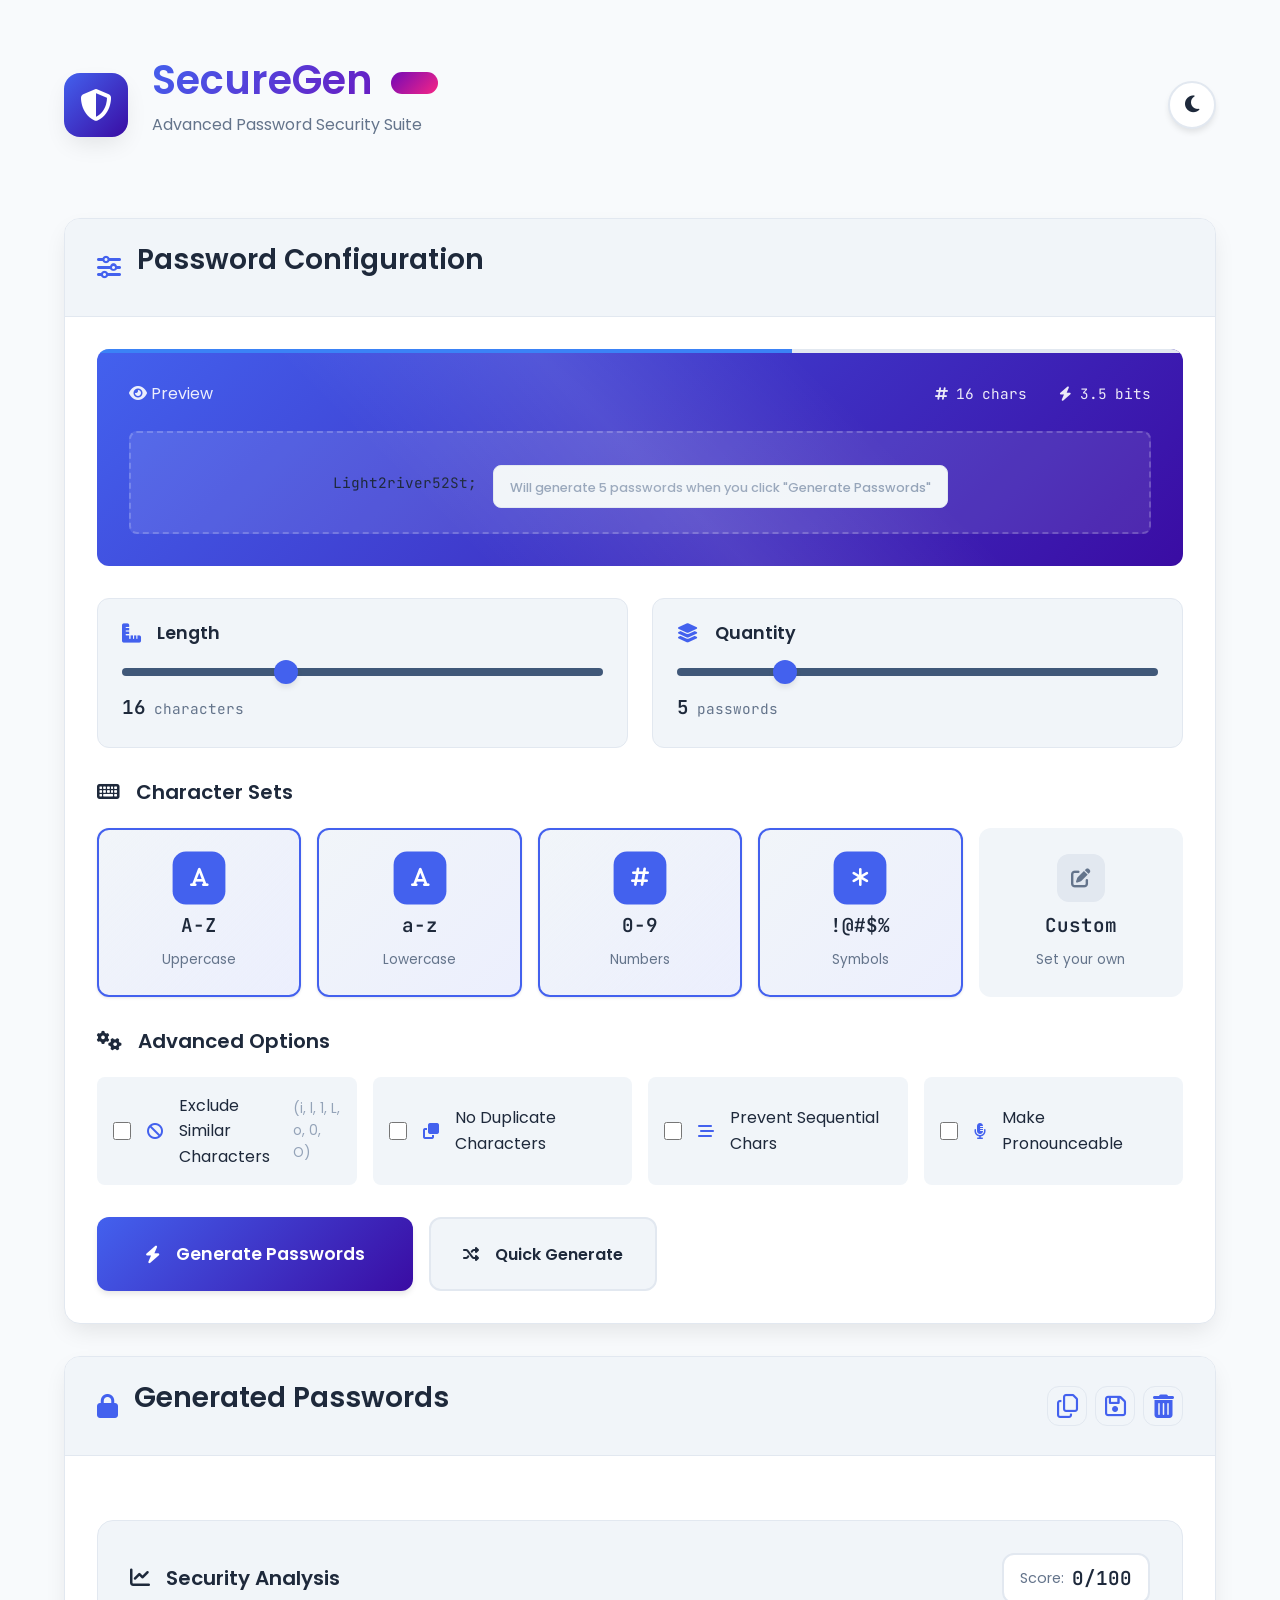
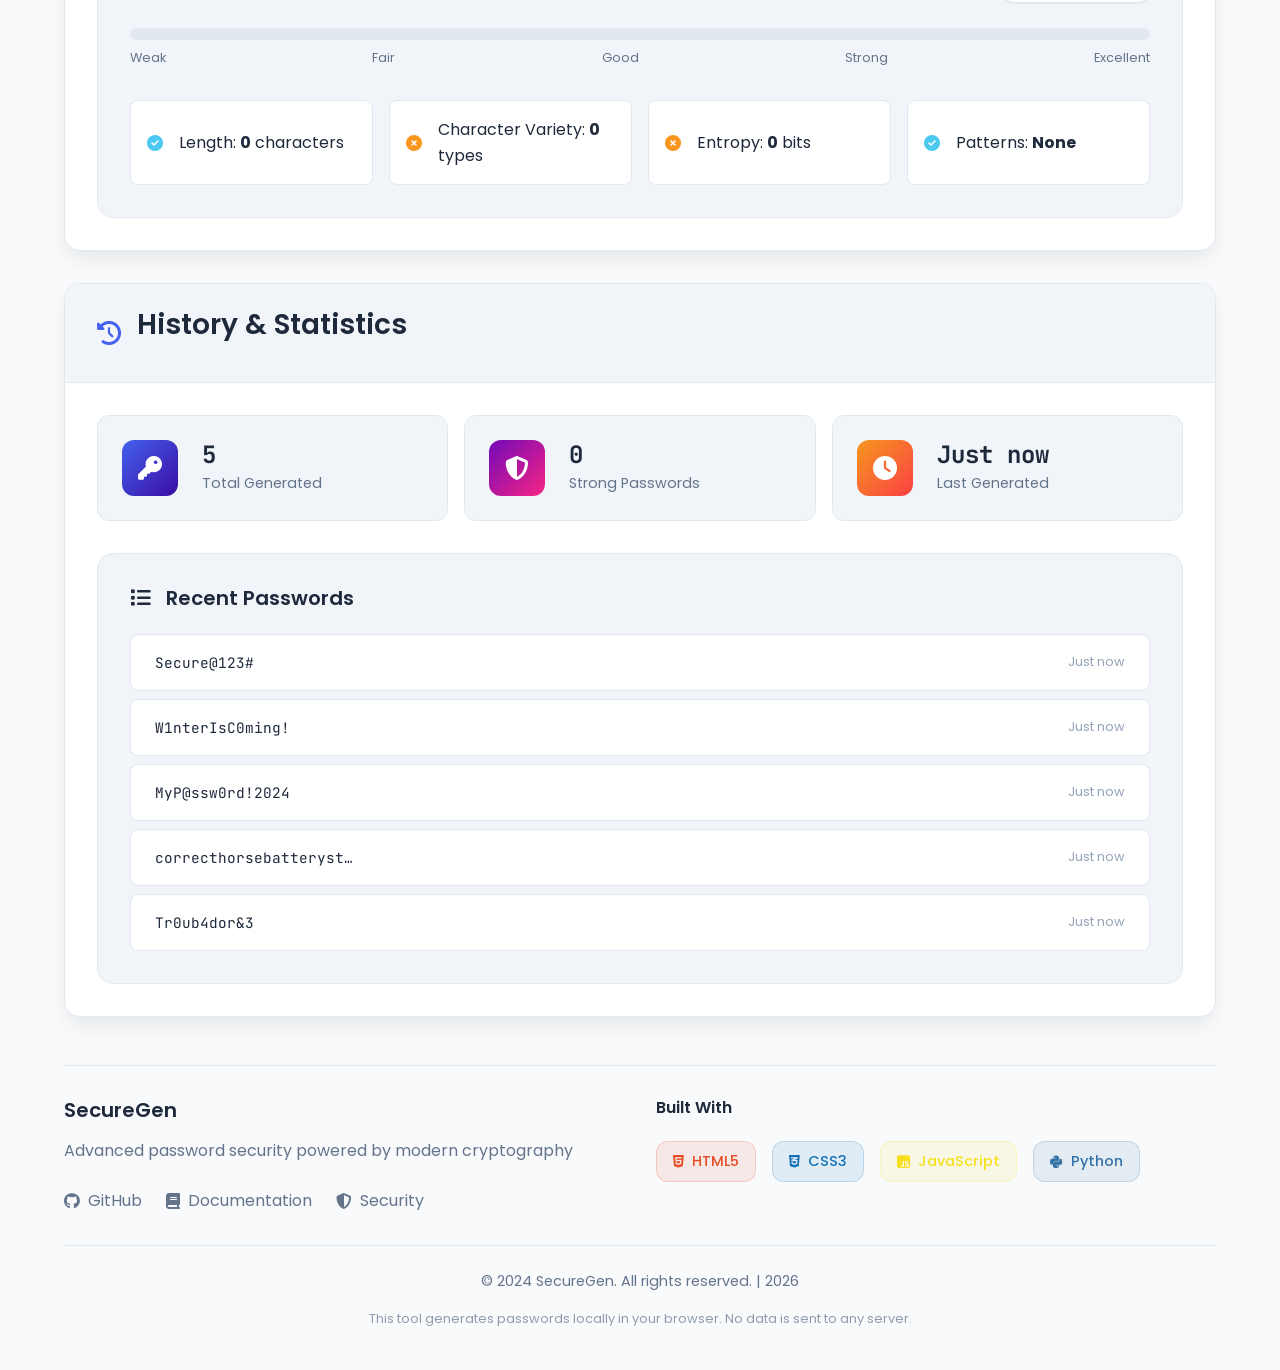
==== commit d6306b0b: "Add files via upload" ====
--- a/Index.html
+++ b/Index.html
@@ -323,10 +323,9 @@
                     <h3>SecureGen</h3>
                     <p>Advanced password security powered by modern cryptography</p>
                     <div class="footer-links">
-                        <a href="#"><i class="fab fa-github"></i> GitHub</a>
-                        <a href="#"><i class="fas fa-book"></i> Documentation</a>
-                        <a href="#"><i class="fas fa-shield-alt"></i> Security</a>
-                        <a href="#"><i class="fas fa-envelope"></i> Contact</a>
+                        <a href="https://github.com/Sanjana152911/securegen"><i class="fab fa-github"></i> GitHub</a>
+                        <a href="documentation.html"><i class="fas fa-book"></i> Documentation</a>
+                        <a href="security.html"><i class="fas fa-shield-alt"></i> Security</a>
                     </div>
                 </div>
                 
@@ -336,6 +335,7 @@
                         <span class="tech-badge html"><i class="fab fa-html5"></i> HTML5</span>
                         <span class="tech-badge css"><i class="fab fa-css3-alt"></i> CSS3</span>
                         <span class="tech-badge js"><i class="fab fa-js-square"></i> JavaScript</span>
+                        <span class="tech-badge py"><i class="fab fa-python"></i> Python</span>
                     </div>
                 </div>
             </div>
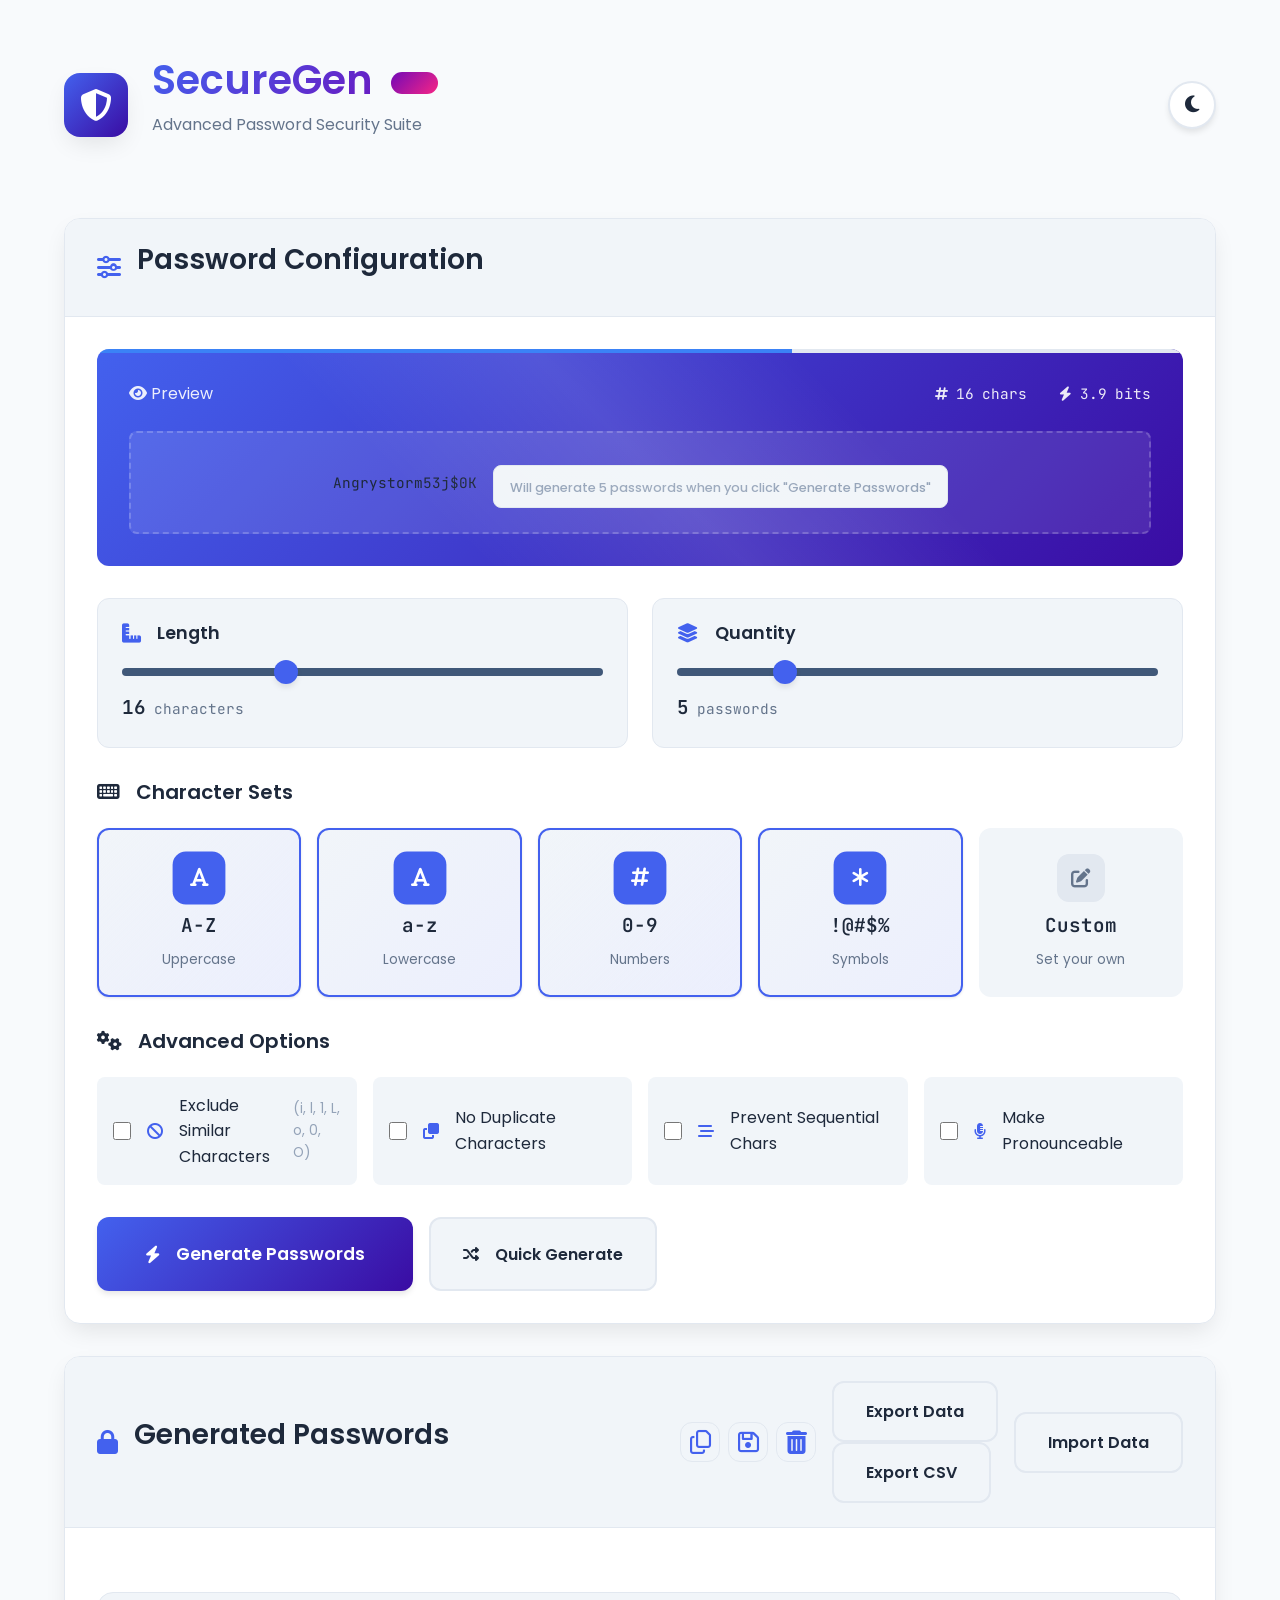
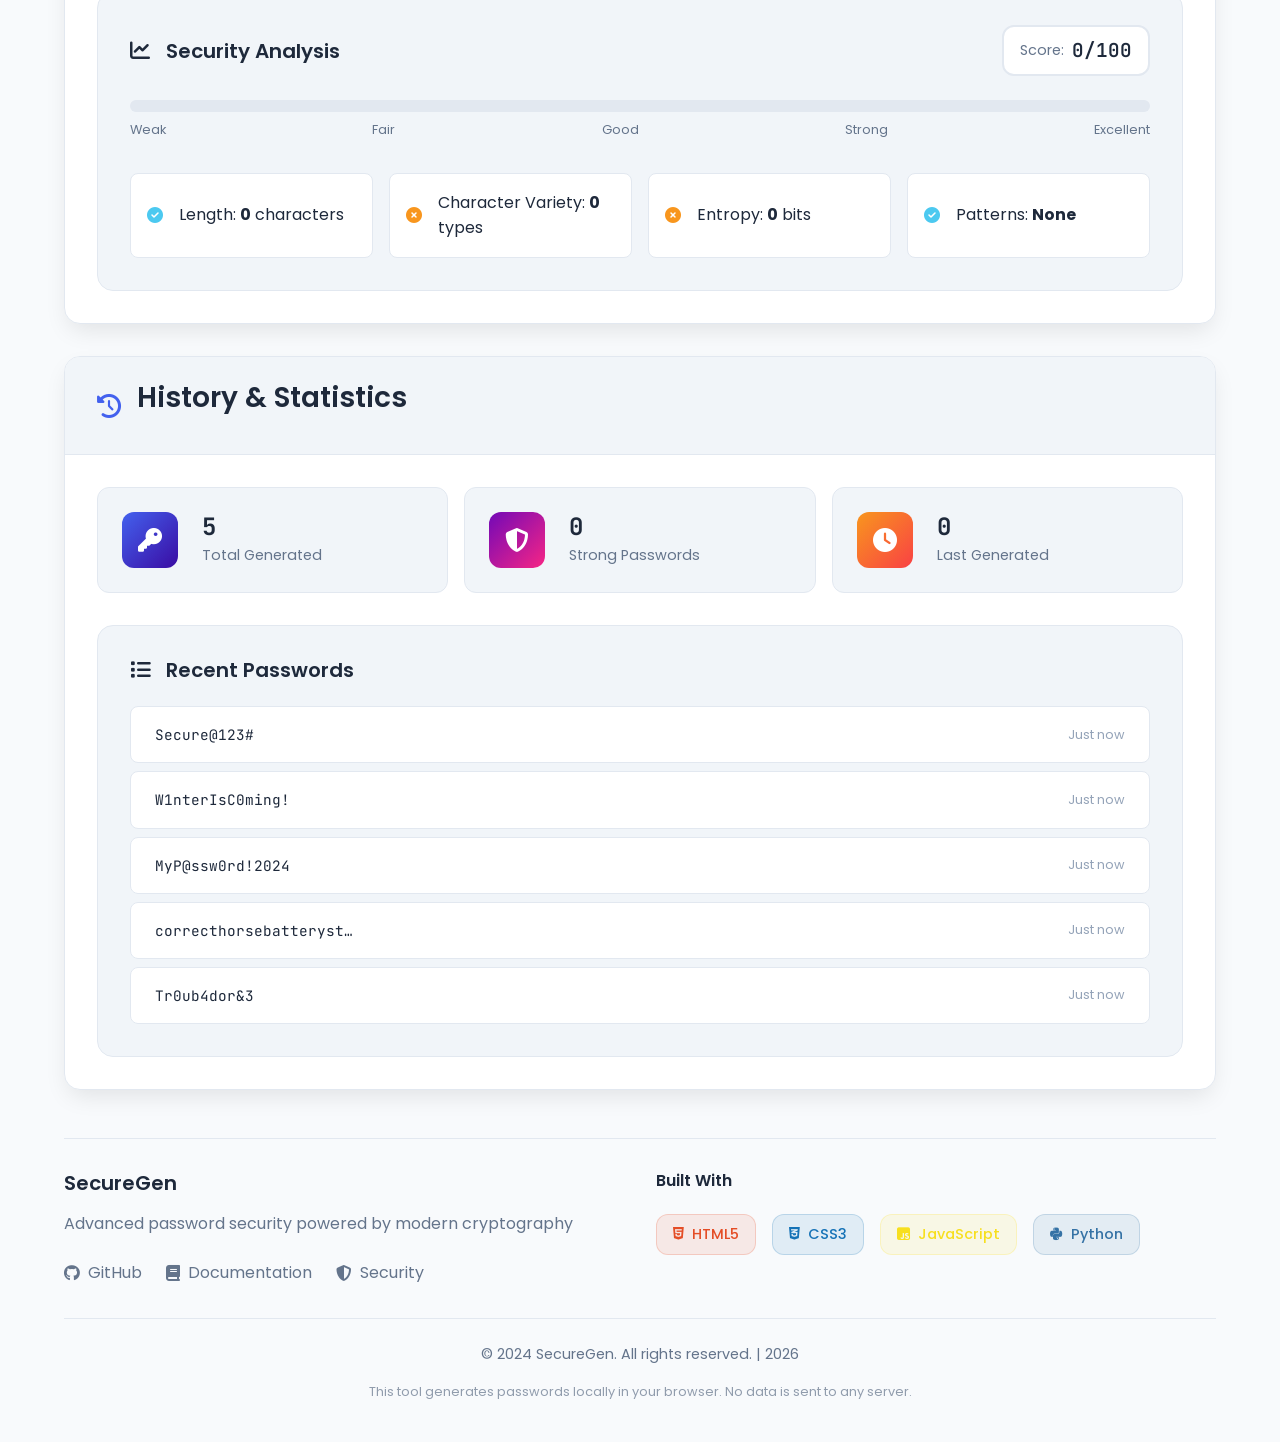
==== commit 668515b9: "Add files via upload" ====
--- a/Index.html
+++ b/Index.html
@@ -347,6 +347,11 @@
         </footer>
     </div>
 
+    <script src="theme.js"></script>
+    <script src="validation.js"></script>
+    <script src="analytics.js"></script>
+    <script src="animations.js"></script>
+    <script src="export-import.js"></script>
     <script src="script.js"></script>
 </body>
-</html>+</html>
